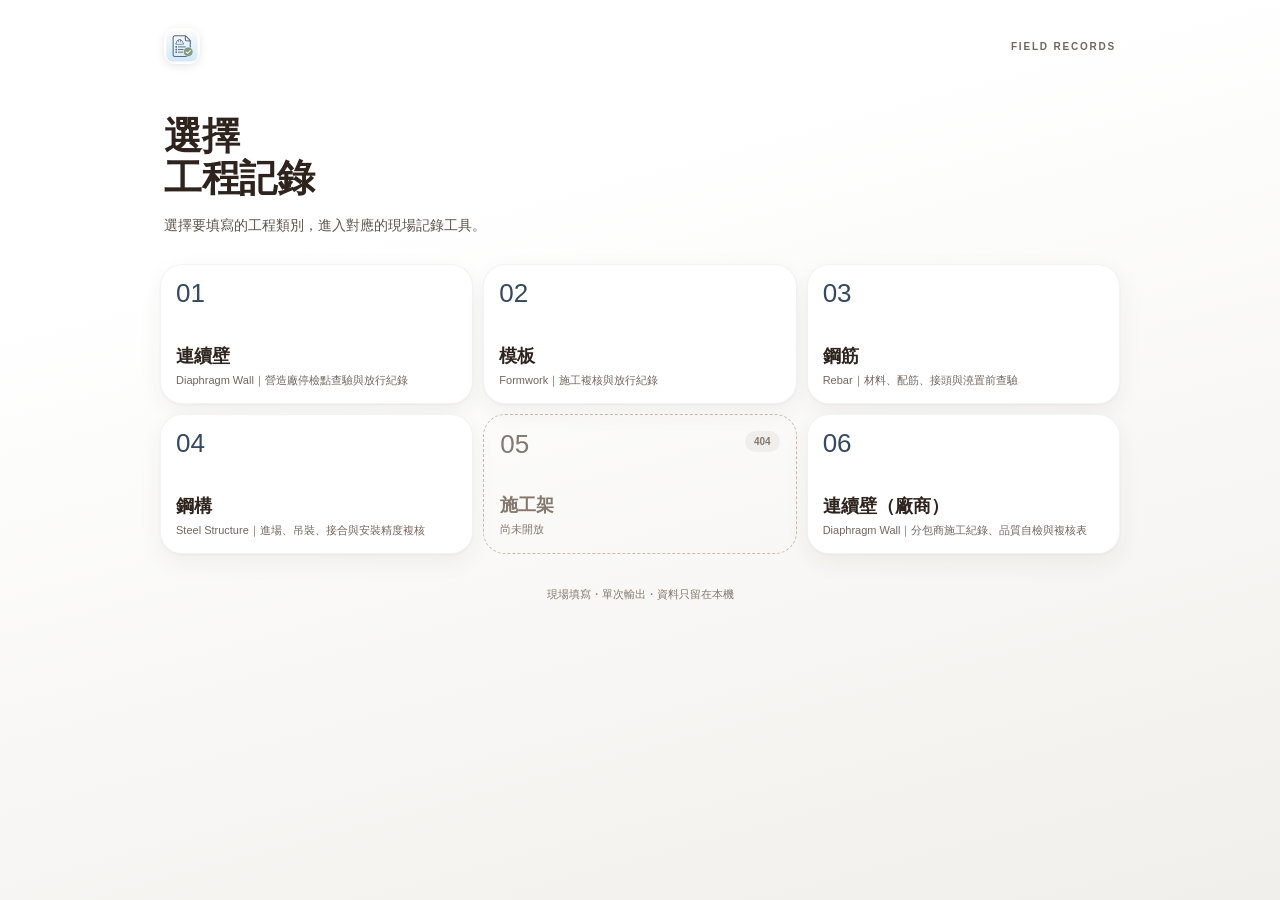
==== index.html @ bfe0d9c6 "chore: 舊網址加搬家提示，README 改為 Cloudflare 部署 index.html 的提示只在 github.io 網域顯示（portal.js 依 hostname 決定），新網址" ====
<!doctype html>
<html lang="zh-Hant-TW">
  <head>
    <meta charset="UTF-8" />
    <meta name="viewport" content="width=device-width, initial-scale=1, viewport-fit=cover" />
    <meta name="description" content="施工管理記錄工具入口" />
    <meta name="referrer" content="no-referrer" />
    <meta http-equiv="Content-Security-Policy" content="default-src 'self'; base-uri 'self'; form-action 'self'; object-src 'none'; script-src 'self'; style-src 'self'; img-src 'self' data:; connect-src 'self'; worker-src 'self'" />
    <meta name="theme-color" content="#ffffff" />
    <meta name="apple-mobile-web-app-capable" content="yes" />
    <meta name="apple-mobile-web-app-status-bar-style" content="default" />
    <meta name="apple-mobile-web-app-title" content="Portable Inspection" />
    <link rel="icon" href="./app-icon-144.png" type="image/png" sizes="144x144" />
    <link rel="apple-touch-icon" href="./apple-touch-icon.png" />
    <link rel="manifest" href="./manifest.webmanifest" />
    <link rel="stylesheet" href="./glass.css" />
    <link rel="stylesheet" href="./portal.css" />
    <script src="./portal.js" defer></script>
    <title>施工記錄工具｜Portable Inspection</title>
  </head>
  <body>
    <a class="skip-link" href="#tool-index">跳至工程工具</a>

    <main class="portal-shell" id="tool-index">
      <header class="portal-header">
        <a class="brand" href="./" aria-label="施工記錄工具入口">
          <img src="./app-icon-144.png" alt="" width="36" height="36" />
        </a>
        <span class="header-tag">FIELD RECORDS</span>
      </header>

      <!-- 舊網址（github.io）專用的搬家提示：portal.js 依網域決定要不要顯示，新網址不會出現 -->
      <aside class="moved-notice" id="moved-notice" hidden>
        <strong>網站已搬家</strong>
        <p>請改用新網址，並重新「加入主畫面」；舊網址之後不再更新。</p>
        <a class="moved-link" id="moved-link" href="https://portable-inspection.h10840206.workers.dev/">前往新網址</a>
      </aside>

      <section class="portal-intro" aria-labelledby="portal-title">
        <h1 id="portal-title">選擇<br />工程記錄</h1>
        <p class="intro-copy">選擇要填寫的工程類別，進入對應的現場記錄工具。</p>
      </section>

      <section class="tool-index" aria-label="工程記錄工具">
        <a class="tool-card tool-card-active" href="./diaphragm-wall-gc.html">
          <span class="tool-index-no">01</span>
          <span class="tool-card-copy">
            <strong>連續壁</strong>
            <small>Diaphragm Wall｜營造廠停檢點查驗與放行紀錄</small>
          </span>
        </a>

        <a class="tool-card tool-card-active" href="./template.html" aria-label="開啟模板工程施工複核">
          <span class="tool-index-no">02</span>
          <span class="tool-card-copy">
            <strong>模板</strong>
            <small>Formwork｜施工複核與放行紀錄</small>
          </span>
        </a>

        <a class="tool-card tool-card-active" href="./rebar.html" aria-label="開啟鋼筋工程查驗">
          <span class="tool-index-no">03</span>
          <span class="tool-card-copy">
            <strong>鋼筋</strong>
            <small>Rebar｜材料、配筋、接頭與澆置前查驗</small>
          </span>
        </a>

        <a class="tool-card tool-card-active" href="./steel-structure.html" aria-label="開啟鋼構施工複核">
          <span class="tool-index-no">04</span>
          <span class="tool-card-copy">
            <strong>鋼構</strong>
            <small>Steel Structure｜進場、吊裝、接合與安裝精度複核</small>
          </span>
        </a>

        <a class="tool-card tool-card-coming" href="./scaffold.html" aria-label="施工架，尚未開放">
          <span class="tool-card-head">
            <span class="tool-index-no">05</span>
            <span class="tool-status">404</span>
          </span>
          <span class="tool-card-copy">
            <strong>施工架</strong>
            <small>尚未開放</small>
          </span>
        </a>

        <a class="tool-card tool-card-active" href="./diaphragm-wall.html" aria-label="開啟連續壁廠商版施工紀錄">
          <span class="tool-index-no">06</span>
          <span class="tool-card-copy">
            <strong>連續壁（廠商）</strong>
            <small>Diaphragm Wall｜分包商施工紀錄、品質自檢與複核表</small>
          </span>
        </a>
      </section>

      <footer class="portal-footer">現場填寫・單次輸出・資料只留在本機</footer>
    </main>
  </body>
</html>
---- glass.css ----
/* =========================================================================
   共用設計 tokens（文字／按鈕色調依 Claude Design mockup 方向 A「紙與石板」）
   純白底、暖灰文字、石板藍主色；固定淺色，不隨系統深色切換。
   所有頁面共用：色彩 tokens、頂部膠囊、三段結果鈕、輸入焦點漸層環。
   ========================================================================= */

:root {
  color-scheme: light only;

  /* ---- 頁面背景：方案 B「斜向漸層」，左上白 → 右下淡暖灰，無色相 ------------
     手動微調就改這三個值：起點色、終點色、角度／白色停留比例。 */
  --glass-page-bg: #fff;                 /* 漸層起點（頂部保持純白，也是 html 底色） */
  --glass-page-bg-end: #f0efeb;          /* 漸層終點（右下角的淡暖灰） */
  --glass-page-gradient: linear-gradient(165deg, var(--glass-page-bg) 0%, var(--glass-page-bg) 26%, var(--glass-page-bg-end) 100%);

  /* ---- 文字（暖灰，mockup 1b 原值）---------------------------------------- */
  --glass-ink: oklch(27% 0.02 60);
  --glass-soft: oklch(45% 0.02 60);
  --glass-muted: oklch(52% 0.02 60);
  --glass-label: oklch(52% 0.02 60);
  --glass-faint: oklch(58% 0.02 60);
  --glass-icon: oklch(38% 0.02 60);
  --glass-placeholder: oklch(70% 0.015 60);
  --glass-dash: oklch(80% 0.02 60);

  /* ---- 主色（石板藍）與語意色 -------------------------------------------- */
  --glass-accent: oklch(40% 0.05 250);
  --glass-accent-strong: oklch(34% 0.06 250);
  --glass-accent-on: #fff;
  --glass-accent-soft: oklch(40% 0.05 250 / 0.1);
  --glass-accent-shadow: 0 4px 12px oklch(40% 0.05 250 / 0.3);

  --glass-success: oklch(55% 0.08 155);
  --glass-success-bg: oklch(55% 0.08 155 / 0.16);
  --glass-success-ink: oklch(36% 0.08 155);

  --glass-danger: oklch(58% 0.13 30);
  --glass-danger-bg: oklch(58% 0.13 30 / 0.14);
  --glass-danger-ink: oklch(48% 0.13 30);
  --glass-danger-wash: oklch(58% 0.13 30 / 0.07);

  --glass-neutral-bg: rgba(60, 50, 30, 0.06);
  --glass-neutral-ink: oklch(50% 0.02 60);

  /* ---- 面材：白卡＋暖色淡陰影（rgba(60,50,30) 是 1b 的陰影色）------------------ */
  --glass-line: rgba(60, 50, 30, 0.08);
  --glass-sunken: rgba(60, 50, 30, 0.05);
  --glass-card-bg: #fff;
  --glass-hairline: inset 0 0 0 1px rgba(60, 50, 30, 0.06);
  --glass-card-shadow:
    var(--glass-hairline),
    0 1px 2px rgba(60, 50, 30, 0.05),
    0 8px 24px rgba(60, 50, 30, 0.06);
  --glass-pill-shadow:
    var(--glass-hairline),
    0 1px 3px rgba(60, 50, 30, 0.06),
    0 6px 18px rgba(60, 50, 30, 0.06);
  --glass-bar-shadow:
    var(--glass-hairline),
    0 2px 6px rgba(60, 50, 30, 0.08),
    0 12px 32px rgba(60, 50, 30, 0.14);
  --glass-lift-shadow: 0 1px 4px rgba(60, 50, 30, 0.1);

  --glass-radius-lg: 22px;
  --glass-radius-md: 18px;
  --glass-radius-sm: 14px;

  --glass-font: "Noto Sans TC", "PingFang TC", "Microsoft JhengHei", sans-serif;
  --glass-font-num: "M PLUS 1p", "Noto Sans TC", "PingFang TC", sans-serif;

  /* ---- 輸入焦點：旋轉漸層環的底環色（光弧本體見下方 :focus 規則）------------------ */
  --glass-focus-base: oklch(40% 0.05 250 / 0.28);

  /* ---- 橫向分頁列：膠囊間距與右側徽章尺寸（app.css／template.css 的 .tab-navigation
     與下方的捲動提示共用，兩邊才會對齊）------------------------------------------ */
  --glass-tab-gap: 6px;
  --glass-tab-badge: 24px;
}

/* 沒有這段宣告，--glow-ang 只是字串、不會補間，環就不會轉。 */
@property --glow-ang {
  syntax: "<angle>";
  inherits: false;
  initial-value: 0deg;
}

@keyframes glass-glow-spin { to { --glow-ang: 360deg; } }

/* ---- 輸入焦點：旋轉漸層環貼著欄位本身的圓角，無外暈；聚焦時底色轉白 ----------
   欄位常駐 1px 透明邊框（見各頁 .field input 基礎規則），聚焦只換背景，不會位移。
   光弧直接寫在這條規則裡：var() 是在「宣告處」代入的，若把漸層做成 :root token，
   角度會被鎖成 :root 的 0deg，欄位上的旋轉動畫就帶不動它（環只會靜止不轉）。 */
.field :is(input:not([type="radio"]), select, textarea):focus,
.phase-editor select:focus, .quality-standard-field select:focus {
  outline: none;
  background:
    linear-gradient(#fff, #fff) padding-box,
    conic-gradient(from var(--glow-ang, 0deg),
      var(--glass-focus-base) 0 48%, #2dd4bf 62%, #8b5cf6 80%, #ec4899 94%, var(--glass-focus-base) 100%) border-box;
  animation: glass-glow-spin 2.6s linear infinite;
}

/* 系統要求減少動態效果：環不轉，光弧固定停在右上。 */
@media (prefers-reduced-motion: reduce) {
  .field :is(input:not([type="radio"]), select, textarea):focus,
  .phase-editor select:focus, .quality-standard-field select:focus {
    --glow-ang: 300deg;
    animation: none;
  }
}

/* ---- 頁面背景漸層：固定在視窗上、不隨內容捲動（fixed 偽元素比 background-attachment
   可靠，iOS Safari 也吃）；只在螢幕顯示，列印不受影響。 */
@media screen {
  body::before {
    content: "";
    position: fixed;
    inset: 0;
    z-index: -1;
    background: var(--glass-page-gradient);
    pointer-events: none;
  }
}

/* ---- 頂部膠囊：左「‹ 工具」、右單元／構件標籤 -------------------------------- */
.glass-pill {
  display: inline-flex;
  align-items: center;
  gap: 4px;
  min-height: 44px;
  padding: 0 14px 0 10px;
  border: 0;
  border-radius: 999px;
  background: var(--glass-card-bg);
  box-shadow: var(--glass-pill-shadow);
  color: var(--glass-ink);
  font: inherit;
  font-size: 0.8125rem;
  font-weight: 600;
  text-decoration: none;
  white-space: nowrap;
  cursor: pointer;
}

.glass-tag {
  display: inline-flex;
  align-items: center;
  padding: 6px 12px;
  border-radius: 999px;
  background: var(--glass-accent);
  color: var(--glass-accent-on);
  font-family: var(--glass-font-num);
  font-size: 0.75rem;
  font-weight: 500;
  white-space: nowrap;
}

/* ---- 三段結果鈕（✓／✗／N/A）-------------------------------------------------
   隱藏 radio + 相鄰 span（沿用專案既有 .unit-type 手法）；未勾選＝「待確認」。 */
.glass-segmented {
  display: flex;
  gap: 2px;
  padding: 3px;
  border-radius: 999px;
  background: var(--glass-neutral-bg);
}

.glass-segmented label { position: relative; margin: 0; }

.glass-segmented input {
  position: absolute;
  width: 1px;
  height: 1px;
  opacity: 0;
}

.glass-segmented span {
  display: grid;
  place-items: center;
  width: 36px;
  height: 36px;
  border-radius: 999px;
  color: var(--glass-neutral-ink);
  font-family: var(--glass-font-num);
  font-size: 0.6875rem;
  font-weight: 700;
  cursor: pointer;
}

.glass-segmented span svg { display: block; }

.glass-segmented input:focus-visible + span { outline: 3px solid var(--glass-accent); outline-offset: 2px; }
.glass-segmented input:checked + span.is-pass { background: var(--glass-success); color: #fff; }
.glass-segmented input:checked + span.is-fail { background: var(--glass-danger); color: #fff; }
.glass-segmented input:checked + span.is-na { background: var(--glass-soft); color: #fff; }

/* 不合格列：整列淡紅底，三段鈕改白底維持對比 */
.is-failed .glass-segmented { background: #fff; }

/* ---- 使用說明：三個編號步驟 ＋ 兩條提醒（五個工具頁共用同一骨架）---------------
   數字沿用頁面標題「01 工程概要」的樣式；提醒用 ※ 小字，上下各一條分隔線。 */
.help-steps {
  display: grid;
  gap: 12px;
  margin: 0;
  padding: 0;
  list-style: none;
  counter-reset: help-step;
}
.help-steps li {
  display: grid;
  grid-template-columns: 26px minmax(0, 1fr);
  column-gap: 10px;
  counter-increment: help-step;
}
.help-steps li::before {
  content: counter(help-step, decimal-leading-zero);
  grid-row: 1 / span 2;
  font-family: var(--glass-font-num);
  color: var(--glass-accent);
  font-size: 0.875rem;
  font-weight: 700;
  line-height: 1.45;
}
.help-steps strong { font-size: 0.875rem; font-weight: 600; line-height: 1.45; }
.help-steps span { color: var(--glass-soft); font-size: 0.8125rem; line-height: 1.55; }
.help-notes {
  display: grid;
  gap: 4px;
  margin: 0;
  padding: 12px 0;
  border-top: 1px solid var(--glass-line);
  border-bottom: 1px solid var(--glass-line);
  list-style: none;
  color: var(--glass-muted);
  font-size: 0.75rem;
  line-height: 1.55;
}
.help-notes li { padding-left: 1.3em; text-indent: -1.3em; }
.help-notes li::before { content: "※ "; }

/* ---- 橫向捲動分頁：可捲動的提示 --------------------------------------------
   兩側用透明遮罩把膠囊淡出（不是畫白色，任何背景都吃），右側再加一顆白色圓徽章「›」。
   淡出與徽章只在該方向還有內容時出現（scroll-driven animation；未捲動時只有右側，
   捲到底就消失；不支援的瀏覽器則不顯示）。scroll-snap 讓拖動時逐顆停靠。 */
@property --glass-tab-fade-l { syntax: "<length>"; inherits: false; initial-value: 0px; }
@property --glass-tab-fade-r { syntax: "<length>"; inherits: false; initial-value: 0px; }
.tab-navigation { scroll-snap-type: x proximity; }
/* 停靠留白用 scroll-margin 而不是容器的 scroll-padding：scroll-padding 會一併縮小 sticky 的
   吸附範圍，徽章就會和遮罩圓洞錯開 16px。 */
.tab-row button { scroll-snap-align: start; scroll-margin-inline-start: 16px; }
.tab-navigation::after {
  content: "";
  position: sticky;
  right: 0; /* sticky 的偏移量是從容器 content box 量起（不含 padding），所以會停在內容右緣 */
  z-index: 1;
  flex: none;
  align-self: flex-start;
  width: var(--glass-tab-badge);
  height: var(--glass-tab-badge);
  margin: 7px 0 0 calc(-1 * var(--glass-tab-badge) - var(--glass-tab-gap)); /* 徽章寬度 + flex gap，淨佔位 0；7px 讓它在 38px 膠囊中線 */
  border-radius: 999px;
  background:
    url("data:image/svg+xml,%3Csvg xmlns='http://www.w3.org/2000/svg' viewBox='0 0 24 24' fill='none' stroke='%233a332c' stroke-width='2.4' stroke-linecap='round' stroke-linejoin='round'%3E%3Cpath d='M9 6l6 6-6 6'/%3E%3C/svg%3E") center / 14px 14px no-repeat,
    var(--glass-card-bg);
  box-shadow: var(--glass-hairline), 0 1px 3px rgba(60, 50, 30, 0.1);
  opacity: 0;
  pointer-events: none;
}
@supports (animation-timeline: scroll()) {
  .tab-navigation {
    /* 第一層：兩側淡出（最外 30% 完全透明，避免邊緣殘影）；
       第二層：在徽章位置開圓洞讓徽章不被淡出——以 content-box 定位，才會和 sticky 徽章落在同一點 */
    mask:
      linear-gradient(90deg, transparent calc(var(--glass-tab-fade-l) * 0.3), #000 var(--glass-tab-fade-l), #000 calc(100% - var(--glass-tab-fade-r)), transparent calc(100% - var(--glass-tab-fade-r) * 0.3)),
      radial-gradient(circle closest-side, #000 98%, transparent) right 0 top 7px / var(--glass-tab-badge) var(--glass-tab-badge) no-repeat content-box border-box;
    animation: glass-tabs-fade-left linear both, glass-tabs-fade-right linear both;
    animation-timeline: scroll(self inline);
  }
  .tab-navigation::after { animation: glass-tabs-badge linear both; animation-timeline: scroll(nearest inline); }
}
@keyframes glass-tabs-fade-left { 0%, 4% { --glass-tab-fade-l: 0px; } 12%, 100% { --glass-tab-fade-l: 48px; } }
@keyframes glass-tabs-fade-right { 0%, 88% { --glass-tab-fade-r: 48px; } 96%, 100% { --glass-tab-fade-r: 0px; } }
@keyframes glass-tabs-badge { 0%, 88% { opacity: 1; } 96%, 100% { opacity: 0; } }

/* ---- 對話框必填欄位：只有按下「確認」後（dialog-forms.js 掛上 .form-validation-error）才標紅 ---- */
.form-validation-error .field :is(input, select, textarea):invalid { box-shadow: inset 0 0 0 1.5px var(--glass-danger); }

/* ---- 觸控裝置：輸入欄一律 16px。iOS Safari 聚焦小於 16px 的欄位會把整頁放大；
   各頁有多條更高優先權的小字級規則（桌機用），所以這裡必須 !important 才壓得住。 ---- */
@media (pointer: coarse) {
  input:not([type="radio"], [type="checkbox"]), select, textarea { font-size: 16px !important; }
}

@media print {
  /* 列印分頁器（print-pages.js）用來確認列印樣式已生效的旗標 */
  body { --print-active: 1; }
}
---- portal.css ----
* { box-sizing: border-box; }

html { min-width: 320px; background: var(--glass-page-bg); }

body {
  min-width: 320px;
  min-height: 100dvh;
  margin: 0;
  background: transparent;
  color: var(--glass-ink);
  font-family: var(--glass-font);
  font-kerning: normal;
  font-size: 1rem;
  line-height: 1.5;
}

a { color: inherit; }
button { font: inherit; }

:focus-visible {
  outline: 3px solid var(--glass-accent);
  outline-offset: 3px;
}

.skip-link {
  position: fixed;
  top: -80px;
  left: 12px;
  z-index: 10;
  padding: 9px 12px;
  border-radius: var(--glass-radius-sm);
  background: var(--glass-ink);
  color: var(--glass-page-bg);
}
.skip-link:focus { top: 8px; }

.portal-shell {
  width: min(100% - 32px, 960px);
  margin: 0 auto;
  padding: max(20px, env(safe-area-inset-top)) 0 120px;
}

.portal-header {
  display: flex;
  align-items: center;
  justify-content: space-between;
  padding: 8px 4px 0;
}

.brand { display: inline-flex; text-decoration: none; }

.brand img {
  width: 36px;
  height: 36px;
  border-radius: 12px;
  box-shadow: 0 2px 8px rgba(60, 50, 30, 0.12);
}

.header-tag {
  font-family: var(--glass-font-num);
  color: var(--glass-muted);
  font-size: 0.625rem;
  font-weight: 700;
  letter-spacing: 0.18em;
}

.portal-intro { padding: 52px 4px 28px; }

h1 {
  margin: 0;
  font-size: 2.375rem;
  font-weight: 700;
  letter-spacing: -0.01em;
  line-height: 1.1;
}

.intro-copy {
  max-width: 34em;
  margin: 14px 0 0;
  color: var(--glass-soft);
  font-size: 0.875rem;
  line-height: 1.6;
}

.tool-index {
  display: grid;
  grid-template-columns: repeat(2, minmax(0, 1fr));
  gap: 10px;
}

@media (min-width: 720px) {
  .tool-index { grid-template-columns: repeat(3, minmax(0, 1fr)); }
}

.tool-card {
  display: grid;
  align-content: space-between;
  gap: 24px;
  min-height: 140px;
  padding: 16px;
  border-radius: var(--glass-radius-lg);
  text-align: left;
  text-decoration: none;
  transition: box-shadow 200ms ease;
}

.tool-card-active {
  position: relative;
  background: var(--glass-card-bg);
  box-shadow: var(--glass-card-shadow);
}

/* 滑鼠靠近：不抬升，卡片周圍浮出一圈石板藍柔光 */
.tool-card-active:hover,
.tool-card-active:focus-visible {
  box-shadow:
    var(--glass-hairline),
    0 1px 2px rgba(60, 50, 30, 0.05),
    0 0 0 1.5px color-mix(in oklch, var(--glass-accent) 8%, transparent),
    0 12px 36px color-mix(in oklch, var(--glass-accent) 18%, transparent);
}

/* 點擊：一圈邊框從卡片邊緣往外擴散後淡出（portal.js 在按下時掛上 .is-waving 觸發）。
   平時 opacity 0，所以卡片靜止時沒有外框。 */
.tool-card-active::after {
  content: "";
  position: absolute;
  inset: 0;
  border: 2px solid var(--glass-accent);
  border-radius: inherit;
  opacity: 0;
  pointer-events: none;
}

.tool-card-active.is-waving::after {
  animation: portal-shock-out 0.6s cubic-bezier(0.15, 0.7, 0.3, 1);
}

@keyframes portal-shock-out {
  from { transform: scale(1); opacity: 0.9; }
  to { transform: scale(1.12); opacity: 0; }
}

.tool-card-coming {
  border: 1.5px dashed var(--glass-dash);
  color: var(--glass-faint);
}

.tool-card-head {
  display: flex;
  align-items: flex-start;
  justify-content: space-between;
  gap: 10px;
}

.tool-index-no {
  font-family: var(--glass-font-num);
  color: var(--glass-accent);
  font-size: 1.625rem;
  font-weight: 400;
  line-height: 1;
}

.tool-card-coming .tool-index-no { color: inherit; }

.tool-card-copy { display: grid; gap: 3px; min-width: 0; }

.tool-card-copy strong {
  color: var(--glass-ink);
  font-size: 1.125rem;
  font-weight: 600;
}

.tool-card-copy small {
  color: var(--glass-muted);
  font-size: 0.6875rem;
  line-height: 1.4;
}

.tool-card-coming .tool-card-copy strong,
.tool-card-coming .tool-card-copy small { color: inherit; }

.tool-status {
  padding: 3px 9px;
  border-radius: 999px;
  background: var(--glass-sunken);
  font-family: var(--glass-font-num);
  font-size: 0.625rem;
  font-weight: 700;
}

.portal-footer {
  margin: 32px 0 0;
  padding: 0 6px;
  color: var(--glass-faint);
  font-size: 0.6875rem;
  text-align: center;
}

.error-page { display: grid; justify-items: start; }

.error-page .portal-header {
  width: 100%;
  margin-bottom: clamp(60px, 22vh, 180px);
}

.error-code {
  margin: 0 0 12px;
  font-family: var(--glass-font-num);
  color: var(--glass-muted);
  font-size: 0.75rem;
  font-weight: 700;
  letter-spacing: 0.16em;
}

.error-page h1 { max-width: 12em; font-size: 2rem; }

.error-copy {
  max-width: 36em;
  margin: 18px 0 28px;
  color: var(--glass-soft);
}

.home-link {
  display: inline-flex;
  min-height: 48px;
  align-items: center;
  padding: 0 20px;
  border-radius: 999px;
  background: var(--glass-accent);
  color: var(--glass-accent-on);
  font-size: 0.8125rem;
  font-weight: 700;
  text-decoration: none;
  box-shadow: var(--glass-accent-shadow);
}

.home-link:hover,
.home-link:focus-visible { background: var(--glass-accent-strong); }

@media (prefers-reduced-motion: reduce) {
  *, *::before, *::after {
    scroll-behavior: auto !important;
    transition-duration: 0.01ms !important;
    animation-duration: 0.01ms !important;
  }
}

/* ---- 舊網址的搬家提示（只在 github.io 顯示）------------------------------------ */
.moved-notice {
  margin: 0 0 18px;
  padding: 14px 16px;
  border-radius: var(--glass-radius-md);
  background: var(--glass-card-bg);
  box-shadow: var(--glass-card-shadow), inset 4px 0 0 var(--glass-accent);
}
.moved-notice strong { display: block; font-size: 0.9375rem; }
.moved-notice p { margin: 4px 0 10px; color: var(--glass-soft); font-size: 0.8125rem; line-height: 1.5; }
.moved-link {
  display: inline-flex;
  align-items: center;
  min-height: 40px;
  padding: 0 16px;
  border-radius: 999px;
  background: var(--glass-accent);
  color: var(--glass-accent-on);
  font-size: 0.875rem;
  font-weight: 600;
  text-decoration: none;
}
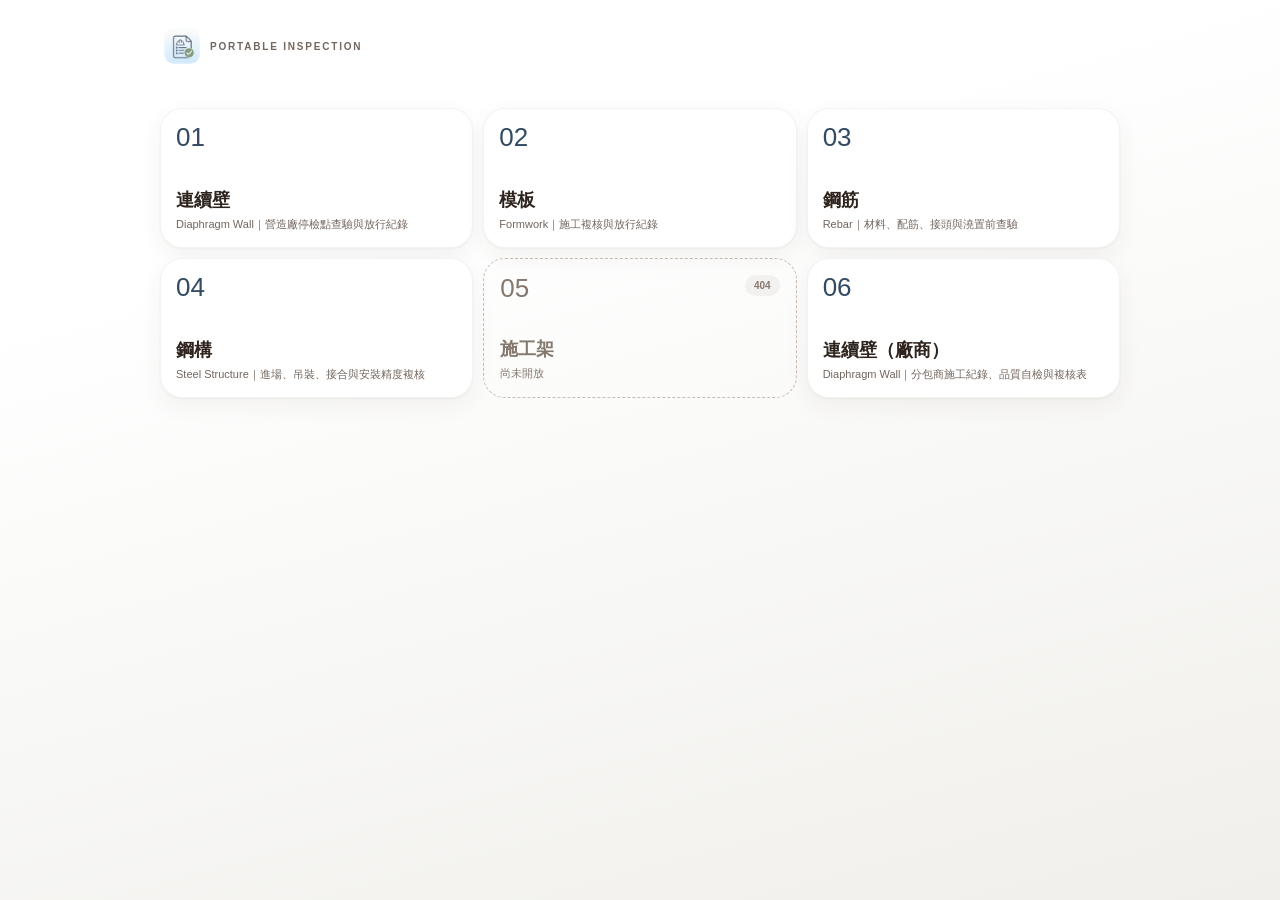
==== commit cae1d6c5: "Refine portal header layout" ====
--- a/index.html
+++ b/index.html
@@ -16,6 +16,7 @@
     <link rel="stylesheet" href="./glass.css" />
     <link rel="stylesheet" href="./portal.css" />
     <script src="./portal.js" defer></script>
+    <script src="./sw-client.js" defer></script>
     <title>施工記錄工具｜Portable Inspection</title>
   </head>
   <body>
@@ -24,25 +25,13 @@
     <main class="portal-shell" id="tool-index">
       <header class="portal-header">
         <a class="brand" href="./" aria-label="施工記錄工具入口">
-          <img src="./app-icon-144.png" alt="" width="36" height="36" />
+          <img src="./apple-touch-icon.png" alt="" width="36" height="36" />
+          <span>Portable Inspection</span>
         </a>
-        <span class="header-tag">FIELD RECORDS</span>
       </header>
 
-      <!-- 舊網址（github.io）專用的搬家提示：portal.js 依網域決定要不要顯示，新網址不會出現 -->
-      <aside class="moved-notice" id="moved-notice" hidden>
-        <strong>網站已搬家</strong>
-        <p>請改用新網址，並重新「加入主畫面」；舊網址之後不再更新。</p>
-        <a class="moved-link" id="moved-link" href="https://portable-inspection.h10840206.workers.dev/">前往新網址</a>
-      </aside>
-
-      <section class="portal-intro" aria-labelledby="portal-title">
-        <h1 id="portal-title">選擇<br />工程記錄</h1>
-        <p class="intro-copy">選擇要填寫的工程類別，進入對應的現場記錄工具。</p>
-      </section>
-
       <section class="tool-index" aria-label="工程記錄工具">
-        <a class="tool-card tool-card-active" href="./diaphragm-wall-gc.html">
+        <a class="tool-card tool-card-active" href="./diaphragm-wall-gc">
           <span class="tool-index-no">01</span>
           <span class="tool-card-copy">
             <strong>連續壁</strong>
@@ -50,7 +39,7 @@
           </span>
         </a>
 
-        <a class="tool-card tool-card-active" href="./template.html" aria-label="開啟模板工程施工複核">
+        <a class="tool-card tool-card-active" href="./template" aria-label="開啟模板工程施工複核">
           <span class="tool-index-no">02</span>
           <span class="tool-card-copy">
             <strong>模板</strong>
@@ -58,7 +47,7 @@
           </span>
         </a>
 
-        <a class="tool-card tool-card-active" href="./rebar.html" aria-label="開啟鋼筋工程查驗">
+        <a class="tool-card tool-card-active" href="./rebar" aria-label="開啟鋼筋工程查驗">
           <span class="tool-index-no">03</span>
           <span class="tool-card-copy">
             <strong>鋼筋</strong>
@@ -66,7 +55,7 @@
           </span>
         </a>
 
-        <a class="tool-card tool-card-active" href="./steel-structure.html" aria-label="開啟鋼構施工複核">
+        <a class="tool-card tool-card-active" href="./steel-structure" aria-label="開啟鋼構施工複核">
           <span class="tool-index-no">04</span>
           <span class="tool-card-copy">
             <strong>鋼構</strong>
@@ -74,7 +63,7 @@
           </span>
         </a>
 
-        <a class="tool-card tool-card-coming" href="./scaffold.html" aria-label="施工架，尚未開放">
+        <a class="tool-card tool-card-coming" href="./scaffold" aria-label="施工架，尚未開放">
           <span class="tool-card-head">
             <span class="tool-index-no">05</span>
             <span class="tool-status">404</span>
@@ -85,7 +74,7 @@
           </span>
         </a>
 
-        <a class="tool-card tool-card-active" href="./diaphragm-wall.html" aria-label="開啟連續壁廠商版施工紀錄">
+        <a class="tool-card tool-card-active" href="./diaphragm-wall" aria-label="開啟連續壁廠商版施工紀錄">
           <span class="tool-index-no">06</span>
           <span class="tool-card-copy">
             <strong>連續壁（廠商）</strong>
@@ -94,7 +83,6 @@
         </a>
       </section>
 
-      <footer class="portal-footer">現場填寫・單次輸出・資料只留在本機</footer>
     </main>
   </body>
 </html>
--- a/glass.css
+++ b/glass.css
@@ -293,6 +293,11 @@
 }
 
 @media print {
-  /* 列印分頁器（print-pages.js）用來確認列印樣式已生效的旗標 */
+  /* 列印分頁器（print-pages.js）的 CSS 契約：--print-active 是「列印樣式已生效」的旗標；
+     量測時（data-measuring）放開高度讓分頁器量到真實內容高，分好頁後（data-paginated）
+     固定成一頁高度並裁掉溢出，瀏覽器就不會自行分頁。 */
   body { --print-active: 1; }
-}
+  .print-page > * { flex: 0 0 auto; }
+  body[data-print-scope] .print-page[data-measuring] { min-height: 0 !important; height: auto !important; overflow: visible !important; }
+  body[data-print-scope] .print-page[data-paginated] { height: var(--print-page-height, 277mm); min-height: 0; overflow: hidden; }
+}
--- a/portal.css
+++ b/portal.css
@@ -43,28 +43,32 @@
 .portal-header {
   display: flex;
   align-items: center;
-  justify-content: space-between;
+  justify-content: flex-start;
   padding: 8px 4px 0;
 }
 
-.brand { display: inline-flex; text-decoration: none; }
+.brand {
+  display: inline-flex;
+  align-items: center;
+  gap: 10px;
+  text-decoration: none;
+}
 
 .brand img {
   width: 36px;
   height: 36px;
-  border-radius: 12px;
-  box-shadow: 0 2px 8px rgba(60, 50, 30, 0.12);
-}
-
-.header-tag {
+  border-radius: 10px;
+  box-shadow: none;
+}
+
+.brand span {
   font-family: var(--glass-font-num);
   color: var(--glass-muted);
   font-size: 0.625rem;
   font-weight: 700;
   letter-spacing: 0.18em;
-}
-
-.portal-intro { padding: 52px 4px 28px; }
+  text-transform: uppercase;
+}
 
 h1 {
   margin: 0;
@@ -72,20 +76,13 @@
   font-weight: 700;
   letter-spacing: -0.01em;
   line-height: 1.1;
-}
-
-.intro-copy {
-  max-width: 34em;
-  margin: 14px 0 0;
-  color: var(--glass-soft);
-  font-size: 0.875rem;
-  line-height: 1.6;
 }
 
 .tool-index {
   display: grid;
   grid-template-columns: repeat(2, minmax(0, 1fr));
   gap: 10px;
+  margin-top: 44px;
 }
 
 @media (min-width: 720px) {
@@ -189,14 +186,6 @@
   font-weight: 700;
 }
 
-.portal-footer {
-  margin: 32px 0 0;
-  padding: 0 6px;
-  color: var(--glass-faint);
-  font-size: 0.6875rem;
-  text-align: center;
-}
-
 .error-page { display: grid; justify-items: start; }
 
 .error-page .portal-header {
@@ -245,26 +234,3 @@
     animation-duration: 0.01ms !important;
   }
 }
-
-/* ---- 舊網址的搬家提示（只在 github.io 顯示）------------------------------------ */
-.moved-notice {
-  margin: 0 0 18px;
-  padding: 14px 16px;
-  border-radius: var(--glass-radius-md);
-  background: var(--glass-card-bg);
-  box-shadow: var(--glass-card-shadow), inset 4px 0 0 var(--glass-accent);
-}
-.moved-notice strong { display: block; font-size: 0.9375rem; }
-.moved-notice p { margin: 4px 0 10px; color: var(--glass-soft); font-size: 0.8125rem; line-height: 1.5; }
-.moved-link {
-  display: inline-flex;
-  align-items: center;
-  min-height: 40px;
-  padding: 0 16px;
-  border-radius: 999px;
-  background: var(--glass-accent);
-  color: var(--glass-accent-on);
-  font-size: 0.875rem;
-  font-weight: 600;
-  text-decoration: none;
-}
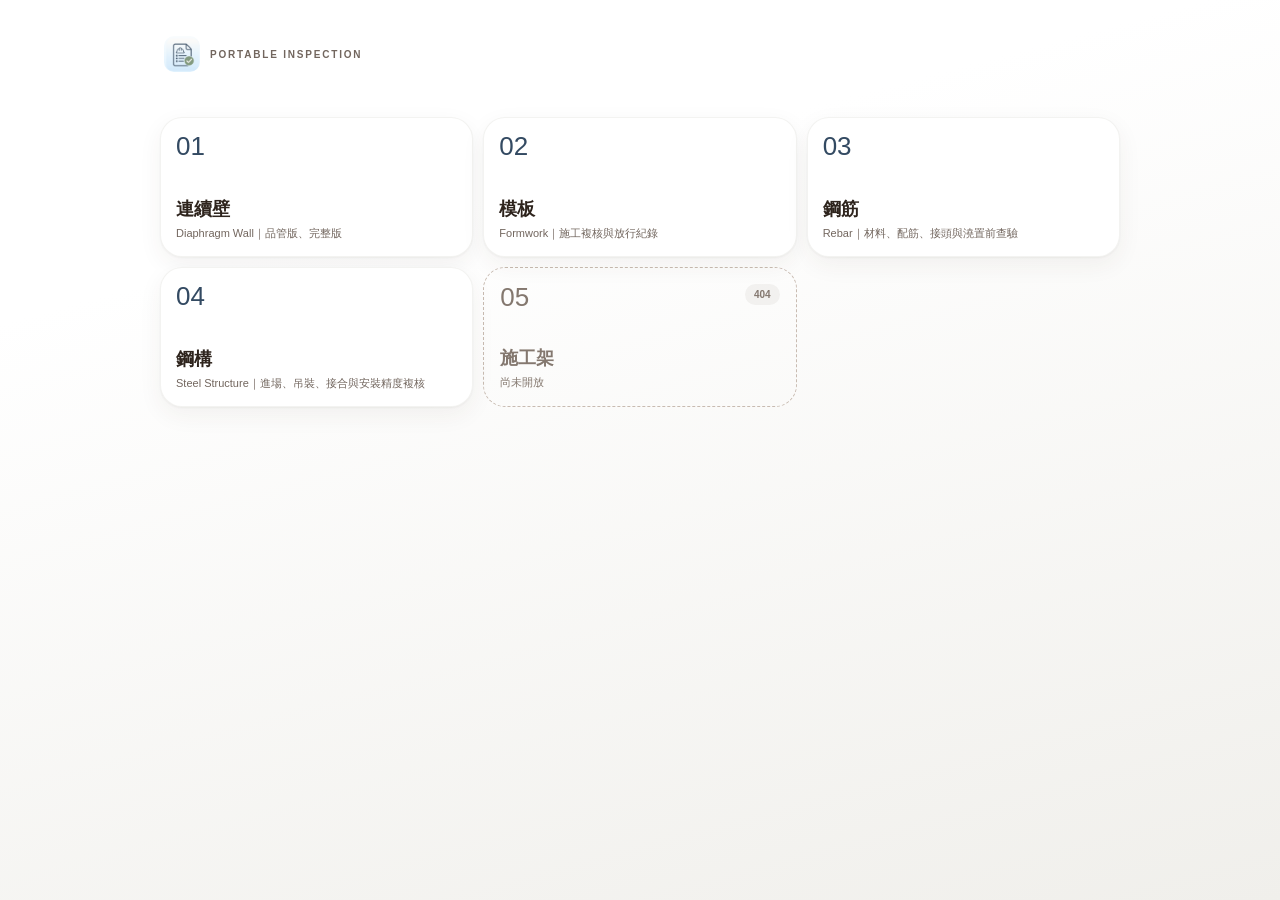
==== commit 4eebee24: "Add a diaphragm-wall version picker, a gooey export menu, plan flowcharts and author-kept revisions " ====
--- a/index.html
+++ b/index.html
@@ -31,11 +31,11 @@
       </header>
 
       <section class="tool-index" aria-label="工程記錄工具">
-        <a class="tool-card tool-card-active" href="./diaphragm-wall-gc">
+        <a class="tool-card tool-card-active" href="./diaphragm-wall-select" aria-label="開啟連續壁，選擇品管版或完整版">
           <span class="tool-index-no">01</span>
           <span class="tool-card-copy">
             <strong>連續壁</strong>
-            <small>Diaphragm Wall｜營造廠停檢點查驗與放行紀錄</small>
+            <small>Diaphragm Wall｜品管版、完整版</small>
           </span>
         </a>
 
@@ -73,14 +73,6 @@
             <small>尚未開放</small>
           </span>
         </a>
-
-        <a class="tool-card tool-card-active" href="./diaphragm-wall" aria-label="開啟連續壁廠商版施工紀錄">
-          <span class="tool-index-no">06</span>
-          <span class="tool-card-copy">
-            <strong>連續壁（廠商）</strong>
-            <small>Diaphragm Wall｜分包商施工紀錄、品質自檢與複核表</small>
-          </span>
-        </a>
       </section>
 
     </main>
--- a/glass.css
+++ b/glass.css
@@ -1,5 +1,5 @@
 /* =========================================================================
-   共用設計 tokens（文字／按鈕色調依 Claude Design mockup 方向 A「紙與石板」）
+   共用設計 tokens
    純白底、暖灰文字、石板藍主色；固定淺色，不隨系統深色切換。
    所有頁面共用：色彩 tokens、頂部膠囊、三段結果鈕、輸入焦點漸層環。
    ========================================================================= */
@@ -7,13 +7,16 @@
 :root {
   color-scheme: light only;
 
-  /* ---- 頁面背景：方案 B「斜向漸層」，左上白 → 右下淡暖灰，無色相 ------------
+  /* 下拉選單的 ▼：聚焦樣式會用 background 簡寫重畫整個背景，那裡要再疊一次這層 */
+  --select-arrow: url("data:image/svg+xml,%3Csvg xmlns='http://www.w3.org/2000/svg' width='10' height='6' viewBox='0 0 10 6'%3E%3Cpath d='M0 0h10L5 6z' fill='%23777'/%3E%3C/svg%3E");
+
+  /* ---- 頁面背景：斜向漸層，左上白 → 右下淡暖灰，無色相 ------------
      手動微調就改這三個值：起點色、終點色、角度／白色停留比例。 */
   --glass-page-bg: #fff;                 /* 漸層起點（頂部保持純白，也是 html 底色） */
   --glass-page-bg-end: #f0efeb;          /* 漸層終點（右下角的淡暖灰） */
   --glass-page-gradient: linear-gradient(165deg, var(--glass-page-bg) 0%, var(--glass-page-bg) 26%, var(--glass-page-bg-end) 100%);
 
-  /* ---- 文字（暖灰，mockup 1b 原值）---------------------------------------- */
+  /* ---- 文字（暖灰）---------------------------------------- */
   --glass-ink: oklch(27% 0.02 60);
   --glass-soft: oklch(45% 0.02 60);
   --glass-muted: oklch(52% 0.02 60);
@@ -35,6 +38,7 @@
   --glass-success-ink: oklch(36% 0.08 155);
 
   --glass-danger: oklch(58% 0.13 30);
+  --glass-danger-strong: oklch(51% 0.14 30);   /* 危險按鈕 hover：同色相再深一階 */
   --glass-danger-bg: oklch(58% 0.13 30 / 0.14);
   --glass-danger-ink: oklch(48% 0.13 30);
   --glass-danger-wash: oklch(58% 0.13 30 / 0.07);
@@ -42,7 +46,7 @@
   --glass-neutral-bg: rgba(60, 50, 30, 0.06);
   --glass-neutral-ink: oklch(50% 0.02 60);
 
-  /* ---- 面材：白卡＋暖色淡陰影（rgba(60,50,30) 是 1b 的陰影色）------------------ */
+  /* ---- 面材：白卡＋暖色淡陰影 ------------------ */
   --glass-line: rgba(60, 50, 30, 0.08);
   --glass-sunken: rgba(60, 50, 30, 0.05);
   --glass-card-bg: #fff;
@@ -90,8 +94,7 @@
    欄位常駐 1px 透明邊框（見各頁 .field input 基礎規則），聚焦只換背景，不會位移。
    光弧直接寫在這條規則裡：var() 是在「宣告處」代入的，若把漸層做成 :root token，
    角度會被鎖成 :root 的 0deg，欄位上的旋轉動畫就帶不動它（環只會靜止不轉）。 */
-.field :is(input:not([type="radio"]), select, textarea):focus,
-.phase-editor select:focus, .quality-standard-field select:focus {
+.field :is(input:not([type="radio"]), textarea):focus {
   outline: none;
   background:
     linear-gradient(#fff, #fff) padding-box,
@@ -100,10 +103,25 @@
   animation: glass-glow-spin 2.6s linear infinite;
 }
 
+/* 下拉選單用 :focus-visible。滑鼠點開原生選單後焦點會留在欄位上，若用 :focus，
+   收掉選單後光環仍會亮著，看起來像還在編輯中；鍵盤操作才需要看得到焦點。
+   背景用簡寫會蓋掉 ▼，所以這裡把箭頭當成最上面一層再疊回去。 */
+.field select:focus-visible,
+.phase-editor select:focus-visible, .quality-standard-field select:focus-visible {
+  outline: none;
+  background:
+    var(--select-arrow) no-repeat right 10px center padding-box,
+    linear-gradient(#fff, #fff) padding-box,
+    conic-gradient(from var(--glow-ang, 0deg),
+      var(--glass-focus-base) 0 48%, #2dd4bf 62%, #8b5cf6 80%, #ec4899 94%, var(--glass-focus-base) 100%) border-box;
+  animation: glass-glow-spin 2.6s linear infinite;
+}
+
 /* 系統要求減少動態效果：環不轉，光弧固定停在右上。 */
 @media (prefers-reduced-motion: reduce) {
-  .field :is(input:not([type="radio"]), select, textarea):focus,
-  .phase-editor select:focus, .quality-standard-field select:focus {
+  .field :is(input:not([type="radio"]), textarea):focus,
+  .field select:focus-visible,
+  .phase-editor select:focus-visible, .quality-standard-field select:focus-visible {
     --glow-ang: 300deg;
     animation: none;
   }
@@ -142,6 +160,22 @@
   cursor: pointer;
 }
 
+/* 下拉選單一律用實心 ▼：Safari 的原生樣式是上下雙箭頭，和「展開選單」的語意對不起來。
+   這裡只設箭頭，底色留給各工具的樣式表（因此那些規則要用 background-color，不能用 background 簡寫）。 */
+select {
+  appearance: none;
+  -webkit-appearance: none;
+  background-image: var(--select-arrow);
+  background-repeat: no-repeat;
+  background-position: right 10px center;
+}
+select::-ms-expand { display: none; }
+
+/* 數字欄位一律不顯示瀏覽器的上下微調按鈕：現場都是直接鍵入，按鈕只會誤觸。 */
+input[type="number"] { -moz-appearance: textfield; appearance: textfield; }
+input[type="number"]::-webkit-outer-spin-button,
+input[type="number"]::-webkit-inner-spin-button { -webkit-appearance: none; margin: 0; }
+
 .glass-tag {
   display: inline-flex;
   align-items: center;
@@ -193,6 +227,8 @@
 .glass-segmented input:checked + span.is-pass { background: var(--glass-success); color: #fff; }
 .glass-segmented input:checked + span.is-fail { background: var(--glass-danger); color: #fff; }
 .glass-segmented input:checked + span.is-na { background: var(--glass-soft); color: #fff; }
+/* 數值判定不合格時「✓」停用（導溝數值項目） */
+.glass-segmented input:disabled + span { opacity: 0.3; cursor: not-allowed; }
 
 /* 不合格列：整列淡紅底，三段鈕改白底維持對比 */
 .is-failed .glass-segmented { background: #fff; }
@@ -301,3 +337,114 @@
   body[data-print-scope] .print-page[data-measuring] { min-height: 0 !important; height: auto !important; overflow: visible !important; }
   body[data-print-scope] .print-page[data-paginated] { height: var(--print-page-height, 277mm); min-height: 0; overflow: hidden; }
 }
+
+/* ---- 二階段刪除：第一下變紅底垃圾桶，再點才刪；4 秒沒動作或點到別處就恢復 ------------ */
+.two-step-delete { display: inline-flex; align-items: center; justify-content: center; flex: none; min-width: 32px; height: 32px; padding: 0 10px; border: 0; border-radius: 999px; background: var(--glass-neutral-bg); color: var(--glass-neutral-ink); font: inherit; font-size: 1.125rem; line-height: 1; cursor: pointer; transition: background 160ms ease, color 160ms ease, min-width 160ms ease; }
+.two-step-delete svg { display: none; }
+.two-step-delete.is-armed { min-width: 40px; background: var(--glass-danger); color: #fff; }
+.two-step-delete.is-armed .two-step-x { display: none; }
+.two-step-delete.is-armed svg { display: block; }
+
+/* ---- 右下角輸出選單（export-menu.js）：按下主按鈕，項目往左、左上、上彈出 ----------------
+   兩層疊在一起：底下 .export-fab-goo 是套 SVG goo 濾鏡的圓形色塊，展開時像液滴從主按鈕分出去；
+   上面 .export-fab-items 是真正可點的按鈕（透明底，圖示＋文字），不經過濾鏡所以不會糊。
+   兩層用同一組 --x／--y（由 export-menu.js 依項目數量算好）移動，保持重疊。 */
+.export-fab { position: relative; flex: none; width: 60px; height: 60px; }
+.export-fab > .dock-primary { position: relative; z-index: 2; }
+.export-fab-defs { position: absolute; width: 0; height: 0; overflow: hidden; }
+.export-fab-goo {
+  position: absolute;
+  top: -150px;
+  left: -150px;
+  right: 0;
+  bottom: 0;
+  z-index: 0;
+  filter: url(#export-goo);
+  pointer-events: none;
+  visibility: hidden;                       /* 收起時不跑濾鏡；等收合動畫播完才藏起來 */
+  transition: visibility 0s linear 600ms;
+}
+.export-fab.is-open .export-fab-goo { visibility: visible; transition-delay: 0s; }
+.export-fab-blob,
+.export-fab-item {
+  position: absolute;
+  right: 4px;
+  bottom: 4px;
+  width: 52px;
+  height: 52px;
+  border-radius: 999px;
+  transform: translate(0, 0) scale(0.5);
+  transition: transform 420ms cubic-bezier(0.34, 1.56, 0.64, 1), opacity 200ms ease;
+  transition-delay: calc(var(--i, 0) * 45ms);
+}
+.export-fab-blob { background: var(--glass-accent); }
+.export-fab-blob.is-main { right: 0; bottom: 0; width: 60px; height: 60px; transform: none; }
+.export-fab-items { position: absolute; inset: 0; z-index: 1; }
+/* 圖示在上、兩字說明在下 */
+.export-fab-item {
+  display: grid;
+  place-content: center;
+  justify-items: center;
+  gap: 1px;
+  padding: 0;
+  border: 0;
+  background: transparent;
+  color: var(--glass-accent-on);
+  line-height: 1.1;
+  text-align: center;
+  opacity: 0;
+  cursor: pointer;
+}
+.export-fab-item svg { display: block; }
+.export-fab-item span { font-size: 0.625rem; font-weight: 700; letter-spacing: 0.04em; }
+.export-fab.is-open .export-fab-blob:not(.is-main),
+.export-fab.is-open .export-fab-item { transform: translate(var(--x), var(--y)) scale(1); }
+.export-fab.is-open .export-fab-item { opacity: 1; }
+.export-fab-item:focus-visible { outline: 3px solid var(--glass-accent); outline-offset: 3px; }
+@media (hover: hover) {
+  .export-fab-item:hover { background: rgba(255, 255, 255, 0.14); }
+}
+
+@media (prefers-reduced-motion: reduce) {
+  .export-fab-blob, .export-fab-item { transition: none; }
+}
+
+/* ---- 讀取中：雙環逆轉（外環青、內環紫）。錐形漸層畫弧、遮罩挖空成環，尺寸改 --orbit-size 即可。
+   .loading-note 延遲 300ms 才淡入：很快就完成的動作不會閃一下。 ---- */
+.orbit { --orbit-size: 48px; position: relative; flex: none; width: var(--orbit-size); aspect-ratio: 1; }
+.orbit.is-small { --orbit-size: 18px; }
+.orbit i {
+  position: absolute;
+  inset: 0;
+  border-radius: 50%;
+  background: conic-gradient(from 0deg, transparent 0 62%, #06b6d4 92%, #06b6d4);
+  mask: radial-gradient(farthest-side, transparent calc(100% - max(2px, var(--orbit-size) * 0.05)), #000 0);
+  animation: orbit-spin 1.15s cubic-bezier(.5, 0, .5, 1) infinite;
+}
+.orbit i:nth-child(2) {
+  inset: 16%;
+  background: conic-gradient(from 180deg, transparent 0 70%, #8b5cf6 95%, #8b5cf6);
+  mask: radial-gradient(farthest-side, transparent calc(100% - max(1.5px, var(--orbit-size) * 0.04)), #000 0);
+  animation-duration: .85s;
+  animation-direction: reverse;
+}
+@keyframes orbit-spin { to { transform: rotate(1turn); } }
+.loading-note {
+  display: flex;
+  align-items: center;
+  justify-content: center;
+  gap: 10px;
+  margin: 0;
+  padding: 16px 0;
+  color: var(--glass-soft);
+  font-size: 0.8125rem;
+  opacity: 0;
+  animation: loading-appear 160ms ease 300ms forwards;
+}
+@keyframes loading-appear { to { opacity: 1; } }
+@media (prefers-reduced-motion: reduce) {
+  .orbit i { animation: none; }
+}
+@media print {
+  .loading-note { display: none !important; }
+}
--- a/portal.css
+++ b/portal.css
@@ -37,7 +37,7 @@
 .portal-shell {
   width: min(100% - 32px, 960px);
   margin: 0 auto;
-  padding: max(20px, env(safe-area-inset-top)) 0 120px;
+  padding: max(28px, calc(env(safe-area-inset-top) + 20px)) 0 120px;
 }
 
 .portal-header {
@@ -61,7 +61,9 @@
   box-shadow: none;
 }
 
-.brand span {
+/* 小標（首頁品牌字、連續壁版本選擇頁的 DIAPHRAGM WALL） */
+.brand span,
+.select-heading p {
   font-family: var(--glass-font-num);
   color: var(--glass-muted);
   font-size: 0.625rem;
@@ -82,7 +84,7 @@
   display: grid;
   grid-template-columns: repeat(2, minmax(0, 1fr));
   gap: 10px;
-  margin-top: 44px;
+  margin-top: clamp(36px, 5vh, 52px);
 }
 
 @media (min-width: 720px) {
@@ -186,6 +188,21 @@
   font-weight: 700;
 }
 
+/* 連續壁版本選擇頁：標題 ＋ 兩張版本卡（手機兩欄並排、桌機不拉成三欄） */
+.select-heading { margin-top: clamp(28px, 4vh, 40px); padding: 0 4px; }
+.select-heading p { margin: 0 0 6px; }
+.version-index { margin-top: 20px; }
+@media (min-width: 720px) {
+  .version-index { grid-template-columns: repeat(2, minmax(0, 1fr)); max-width: 640px; }
+}
+.version-tag {
+  font-family: var(--glass-font-num);
+  color: var(--glass-accent);
+  font-size: 0.625rem;
+  font-weight: 700;
+  letter-spacing: 0.14em;
+}
+
 .error-page { display: grid; justify-items: start; }
 
 .error-page .portal-header {
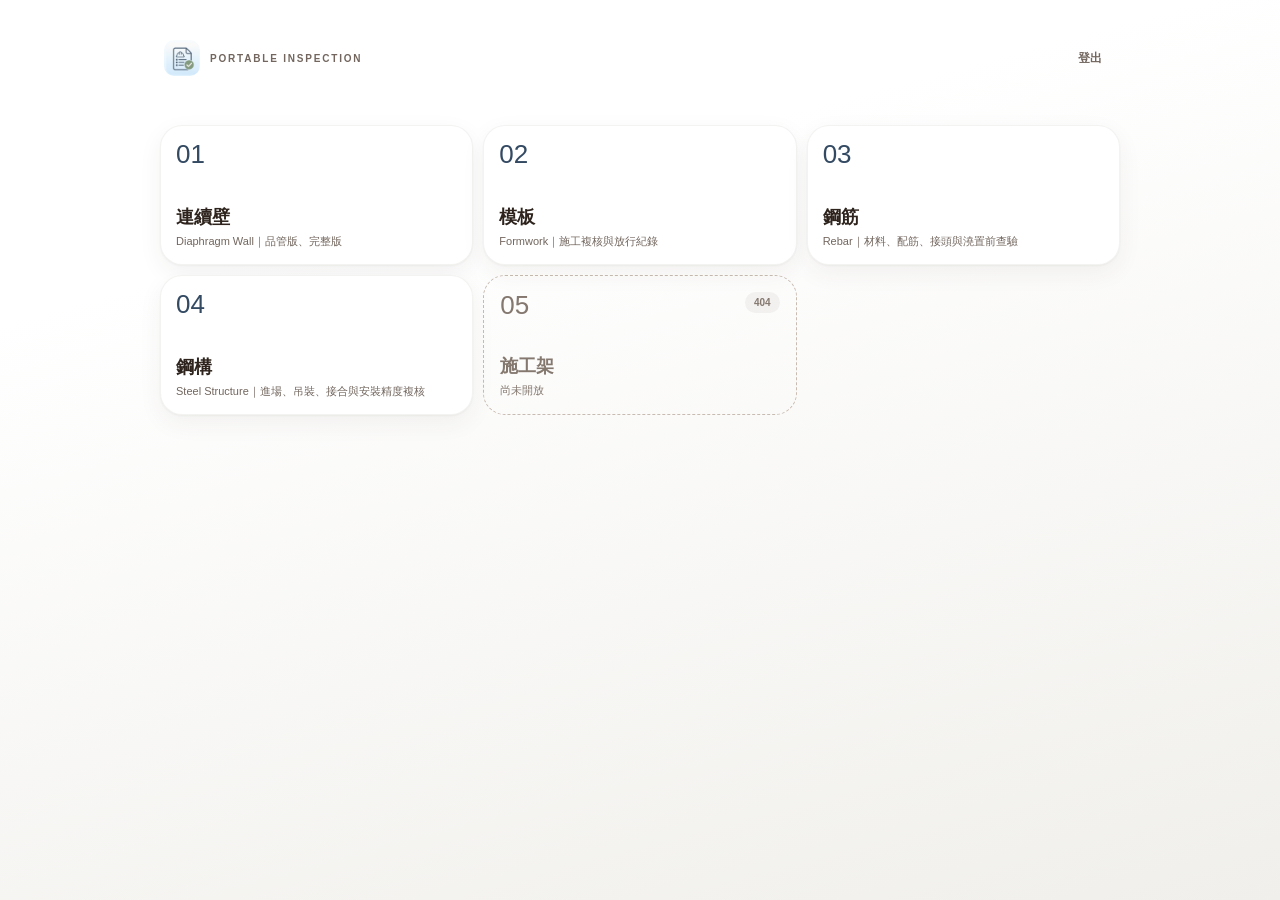
==== commit a59ae954: "Keep logged-out responses out of the service worker cache and add a logout button Co-Authored-By: Cl" ====
--- a/index.html
+++ b/index.html
@@ -28,6 +28,9 @@
           <img src="./apple-touch-icon.png" alt="" width="36" height="36" />
           <span>Portable Inspection</span>
         </a>
+        <form class="logout-form" method="post" action="/api/logout">
+          <button class="logout-button" type="submit">登出</button>
+        </form>
       </header>
 
       <section class="tool-index" aria-label="工程記錄工具">
--- a/glass.css
+++ b/glass.css
@@ -276,15 +276,16 @@
 .help-notes li::before { content: "※ "; }
 
 /* ---- 橫向捲動分頁：可捲動的提示 --------------------------------------------
-   兩側用透明遮罩把膠囊淡出（不是畫白色，任何背景都吃），右側再加一顆白色圓徽章「›」。
+   兩側用透明遮罩把膠囊淡出（不是畫白色，任何背景都吃），兩側各加一顆白色圓徽章「‹」「›」。
    淡出與徽章只在該方向還有內容時出現（scroll-driven animation；未捲動時只有右側，
-   捲到底就消失；不支援的瀏覽器則不顯示）。scroll-snap 讓拖動時逐顆停靠。 */
+   捲到底只剩左側；不支援的瀏覽器則不顯示）。scroll-snap 讓拖動時逐顆停靠。 */
 @property --glass-tab-fade-l { syntax: "<length>"; inherits: false; initial-value: 0px; }
 @property --glass-tab-fade-r { syntax: "<length>"; inherits: false; initial-value: 0px; }
 .tab-navigation { scroll-snap-type: x proximity; }
 /* 停靠留白用 scroll-margin 而不是容器的 scroll-padding：scroll-padding 會一併縮小 sticky 的
    吸附範圍，徽章就會和遮罩圓洞錯開 16px。 */
 .tab-row button { scroll-snap-align: start; scroll-margin-inline-start: 16px; }
+.tab-navigation::before,
 .tab-navigation::after {
   content: "";
   position: sticky;
@@ -303,21 +304,33 @@
   opacity: 0;
   pointer-events: none;
 }
+/* 左側徽章「‹」：排在第一個 flex 項目，貼內容左緣 */
+.tab-navigation::before {
+  right: auto;
+  left: 0;
+  margin: 7px calc(-1 * var(--glass-tab-badge) - var(--glass-tab-gap)) 0 0;
+  background:
+    url("data:image/svg+xml,%3Csvg xmlns='http://www.w3.org/2000/svg' viewBox='0 0 24 24' fill='none' stroke='%233a332c' stroke-width='2.4' stroke-linecap='round' stroke-linejoin='round'%3E%3Cpath d='M15 6l-6 6 6 6'/%3E%3C/svg%3E") center / 14px 14px no-repeat,
+    var(--glass-card-bg);
+}
 @supports (animation-timeline: scroll()) {
   .tab-navigation {
     /* 第一層：兩側淡出（最外 30% 完全透明，避免邊緣殘影）；
        第二層：在徽章位置開圓洞讓徽章不被淡出——以 content-box 定位，才會和 sticky 徽章落在同一點 */
     mask:
       linear-gradient(90deg, transparent calc(var(--glass-tab-fade-l) * 0.3), #000 var(--glass-tab-fade-l), #000 calc(100% - var(--glass-tab-fade-r)), transparent calc(100% - var(--glass-tab-fade-r) * 0.3)),
-      radial-gradient(circle closest-side, #000 98%, transparent) right 0 top 7px / var(--glass-tab-badge) var(--glass-tab-badge) no-repeat content-box border-box;
+      radial-gradient(circle closest-side, #000 98%, transparent) right 0 top 7px / var(--glass-tab-badge) var(--glass-tab-badge) no-repeat content-box border-box,
+      radial-gradient(circle closest-side, #000 98%, transparent) left 0 top 7px / var(--glass-tab-badge) var(--glass-tab-badge) no-repeat content-box border-box;
     animation: glass-tabs-fade-left linear both, glass-tabs-fade-right linear both;
     animation-timeline: scroll(self inline);
   }
   .tab-navigation::after { animation: glass-tabs-badge linear both; animation-timeline: scroll(nearest inline); }
+  .tab-navigation::before { animation: glass-tabs-badge-left linear both; animation-timeline: scroll(nearest inline); }
 }
 @keyframes glass-tabs-fade-left { 0%, 4% { --glass-tab-fade-l: 0px; } 12%, 100% { --glass-tab-fade-l: 48px; } }
 @keyframes glass-tabs-fade-right { 0%, 88% { --glass-tab-fade-r: 48px; } 96%, 100% { --glass-tab-fade-r: 0px; } }
 @keyframes glass-tabs-badge { 0%, 88% { opacity: 1; } 96%, 100% { opacity: 0; } }
+@keyframes glass-tabs-badge-left { 0%, 4% { opacity: 0; } 12%, 100% { opacity: 1; } }
 
 /* ---- 對話框必填欄位：只有按下「確認」後（dialog-forms.js 掛上 .form-validation-error）才標紅 ---- */
 .form-validation-error .field :is(input, select, textarea):invalid { box-shadow: inset 0 0 0 1.5px var(--glass-danger); }
@@ -448,3 +461,25 @@
 @media print {
   .loading-note { display: none !important; }
 }
+
+/* ---- 說明浮窗「?」：按鈕＋點擊／停留顯示的泡泡（form-controls.js）---------------------- */
+.info-tip { position: relative; display: inline-flex; align-items: center; justify-content: center; flex: none; width: 18px; height: 18px; padding: 0; border: 0; border-radius: 50%; background: var(--glass-sunken); box-shadow: var(--glass-hairline); color: var(--glass-soft); font: inherit; font-size: 0.6875rem; font-weight: 700; line-height: 1; cursor: help; -webkit-tap-highlight-color: transparent; }
+.info-tip::before { content: ""; position: absolute; inset: -9px; }   /* 點擊範圍放大到約 36px，外觀不變 */
+.info-tip[aria-expanded="true"] { background: var(--glass-ink); color: #fff; }
+.info-tip:focus-visible { outline: 3px solid var(--glass-accent); outline-offset: 2px; }
+.tip-bubble { position: fixed; z-index: 400; max-width: min(260px, calc(100vw - 24px)); padding: 9px 12px; border-radius: 12px; background: var(--glass-ink); color: #fff; font-size: 0.75rem; font-weight: 500; line-height: 1.55; box-shadow: 0 8px 24px rgba(40, 32, 20, 0.22); pointer-events: none; }
+
+/* ---- 日期／時間欄：藍色反白 -----------------------------------------------------------------
+   Chrome 的原生日期／時間欄聚焦某個子欄位（年／月／日、時／分）時會自己畫藍色反白，且這條 UA 規則改不掉
+   （author 的 :focus 覆寫無效）。這些欄位的文字本來就是原生欄位透明、由 .native-field-display 蓋在上面顯示，
+   所以直接把原生的編輯區（連同反白）整塊隱藏；日曆圖示是另一個元素，不受影響，鍵盤輸入照常運作。 */
+input[type="date"]::-webkit-datetime-edit,
+input[type="time"]::-webkit-datetime-edit { opacity: 0; }
+
+/* ---- 帶正負號的數值欄：－／＋ 切換鈕＋只能填數字的輸入格（form-controls.js 的 data-signed）---- */
+.signed-field { display: flex; align-items: center; gap: 6px; flex: 1 1 auto; min-width: 0; }
+.signed-field > input { flex: 1 1 auto; min-width: 0; }
+.sign-toggle { order: -1; position: relative; flex: none; width: 34px; height: 30px; padding: 0; border: 0; border-radius: 999px; background: var(--glass-sunken); color: var(--glass-ink); font: inherit; font-size: 1.125rem; font-weight: 600; line-height: 1; cursor: pointer; -webkit-tap-highlight-color: transparent; }
+.sign-toggle::before { content: ""; position: absolute; inset: -7px -4px; }   /* 點擊範圍加大，外觀不變 */
+.sign-toggle.is-positive { background: var(--glass-accent-soft); color: var(--glass-accent-strong); }
+.sign-toggle:focus-visible { outline: 3px solid var(--glass-accent); outline-offset: 2px; }
--- a/portal.css
+++ b/portal.css
@@ -43,7 +43,7 @@
 .portal-header {
   display: flex;
   align-items: center;
-  justify-content: flex-start;
+  justify-content: space-between;
   padding: 8px 4px 0;
 }
 
@@ -60,6 +60,22 @@
   border-radius: 10px;
   box-shadow: none;
 }
+
+.logout-form { margin: 0; }
+
+.logout-button {
+  min-height: 44px;
+  padding: 0 14px;
+  border: 0;
+  border-radius: 999px;
+  background: transparent;
+  color: var(--glass-muted);
+  font-size: 0.75rem;
+  font-weight: 700;
+  cursor: pointer;
+}
+
+.logout-button:hover { background: var(--glass-neutral-bg); }
 
 /* 小標（首頁品牌字、連續壁版本選擇頁的 DIAPHRAGM WALL） */
 .brand span,
@@ -189,9 +205,19 @@
 }
 
 /* 連續壁版本選擇頁：標題 ＋ 兩張版本卡（手機兩欄並排、桌機不拉成三欄） */
-.select-heading { margin-top: clamp(28px, 4vh, 40px); padding: 0 4px; }
-.select-heading p { margin: 0 0 6px; }
-.version-index { margin-top: 20px; }
+/* 版本選擇頁：頂部膠囊與標題尺寸比照各工具頁（app.css 的 .app-header／.tool-title） */
+.app-header { position: sticky; top: 0; z-index: 200; padding-top: max(8px, env(safe-area-inset-top)); pointer-events: none; }
+.header-nav { display: flex; align-items: center; justify-content: space-between; gap: 10px; width: min(100% - 32px, 880px); margin: 0 auto; }
+.header-nav > * { pointer-events: auto; }
+@media (min-width: 900px) { .header-nav { width: calc(100% - 32px); max-width: none; } }
+.header-back { color: var(--glass-ink); }
+.header-back svg { display: block; color: var(--glass-icon); }
+.portal-shell.is-sub { width: min(100% - 32px, 880px); padding-top: 6px; }
+.select-heading { padding: 20px 4px 16px; }
+.select-heading p { margin: 0 0 6px; font-size: 0.65625rem; letter-spacing: 0.14em; }
+.select-heading h1 { color: #000; font-size: 1.625rem; line-height: 1.15; letter-spacing: 0; }
+@media (min-width: 640px) { .select-heading h1 { font-size: 1.875rem; } }
+.version-index { margin-top: 4px; }
 @media (min-width: 720px) {
   .version-index { grid-template-columns: repeat(2, minmax(0, 1fr)); max-width: 640px; }
 }
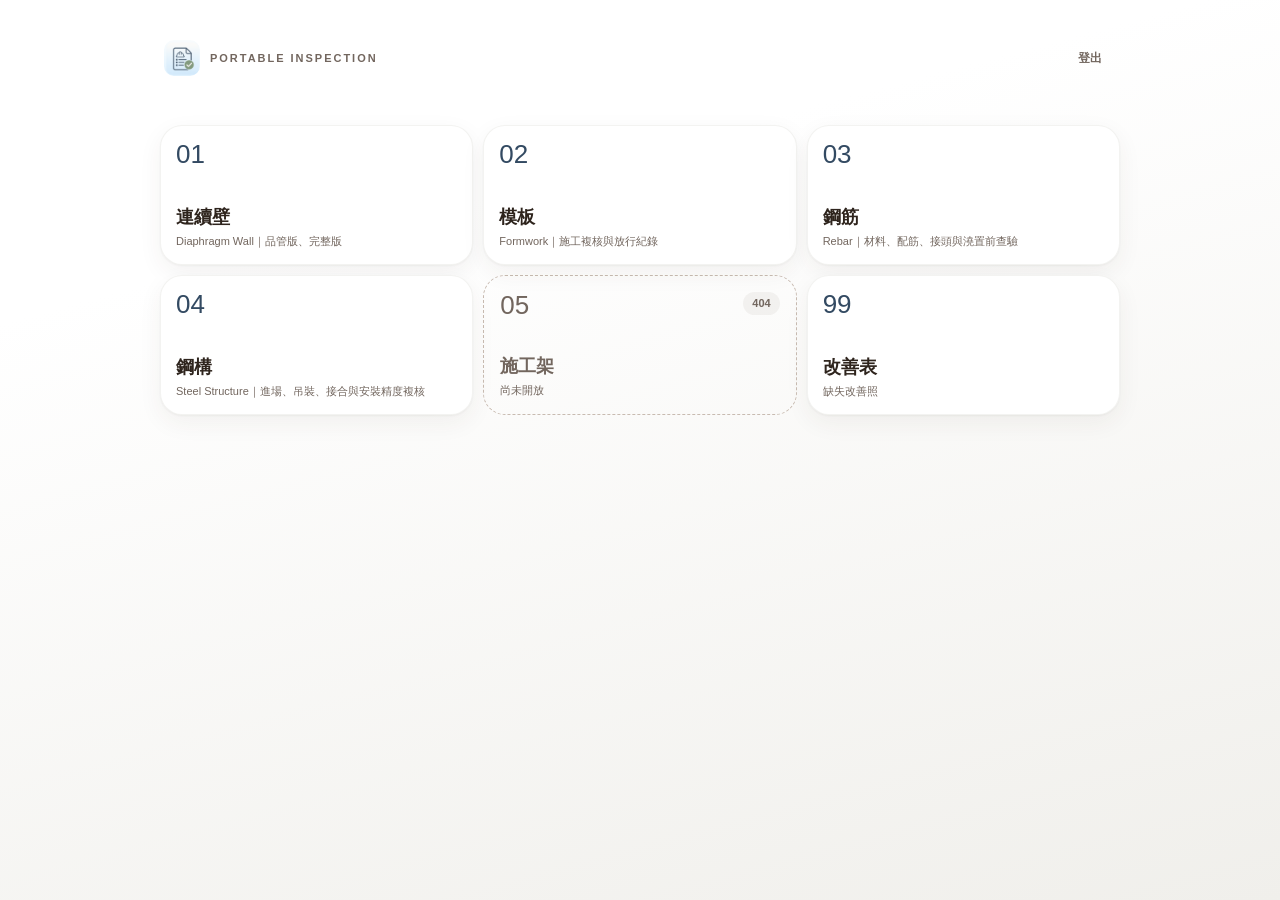
==== commit e3554f4b: "Add improvement photo sheet tool (A4 3-up / A3 12-up) and share the PDF pipeline New page "改善表" (car" ====
--- a/index.html
+++ b/index.html
@@ -76,6 +76,14 @@
             <small>尚未開放</small>
           </span>
         </a>
+
+        <a class="tool-card tool-card-active" href="./improvement-sheet" aria-label="開啟改善表，排版缺失改善照">
+          <span class="tool-index-no">99</span>
+          <span class="tool-card-copy">
+            <strong>改善表</strong>
+            <small>缺失改善照</small>
+          </span>
+        </a>
       </section>
 
     </main>
--- a/portal.css
+++ b/portal.css
@@ -82,7 +82,7 @@
 .select-heading p {
   font-family: var(--glass-font-num);
   color: var(--glass-muted);
-  font-size: 0.625rem;
+  font-size: 0.6875rem;
   font-weight: 700;
   letter-spacing: 0.18em;
   text-transform: uppercase;
@@ -151,6 +151,10 @@
   animation: portal-shock-out 0.6s cubic-bezier(0.15, 0.7, 0.3, 1);
 }
 
+/* 卡片都沒設 z-index，後面的卡片（DOM 順序在後）會蓋住前面卡片外擴的那圈邊框，只有每列最後一張看得到完整的擴散。
+   擴散期間把這張卡片抬到鄰居之上，邊框才會蓋在鄰居上方；動畫結束 .is-waving 移除就恢復。 */
+.tool-card-active.is-waving { z-index: 1; }
+
 @keyframes portal-shock-out {
   from { transform: scale(1); opacity: 0.9; }
   to { transform: scale(1.12); opacity: 0; }
@@ -158,7 +162,7 @@
 
 .tool-card-coming {
   border: 1.5px dashed var(--glass-dash);
-  color: var(--glass-faint);
+  color: var(--glass-muted);
 }
 
 .tool-card-head {
@@ -200,7 +204,7 @@
   border-radius: 999px;
   background: var(--glass-sunken);
   font-family: var(--glass-font-num);
-  font-size: 0.625rem;
+  font-size: 0.6875rem;
   font-weight: 700;
 }
 
@@ -214,7 +218,7 @@
 .header-back svg { display: block; color: var(--glass-icon); }
 .portal-shell.is-sub { width: min(100% - 32px, 880px); padding-top: 6px; }
 .select-heading { padding: 20px 4px 16px; }
-.select-heading p { margin: 0 0 6px; font-size: 0.65625rem; letter-spacing: 0.14em; }
+.select-heading p { margin: 0 0 6px; letter-spacing: 0.14em; }
 .select-heading h1 { color: #000; font-size: 1.625rem; line-height: 1.15; letter-spacing: 0; }
 @media (min-width: 640px) { .select-heading h1 { font-size: 1.875rem; } }
 .version-index { margin-top: 4px; }
@@ -224,7 +228,7 @@
 .version-tag {
   font-family: var(--glass-font-num);
   color: var(--glass-accent);
-  font-size: 0.625rem;
+  font-size: 0.6875rem;
   font-weight: 700;
   letter-spacing: 0.14em;
 }
